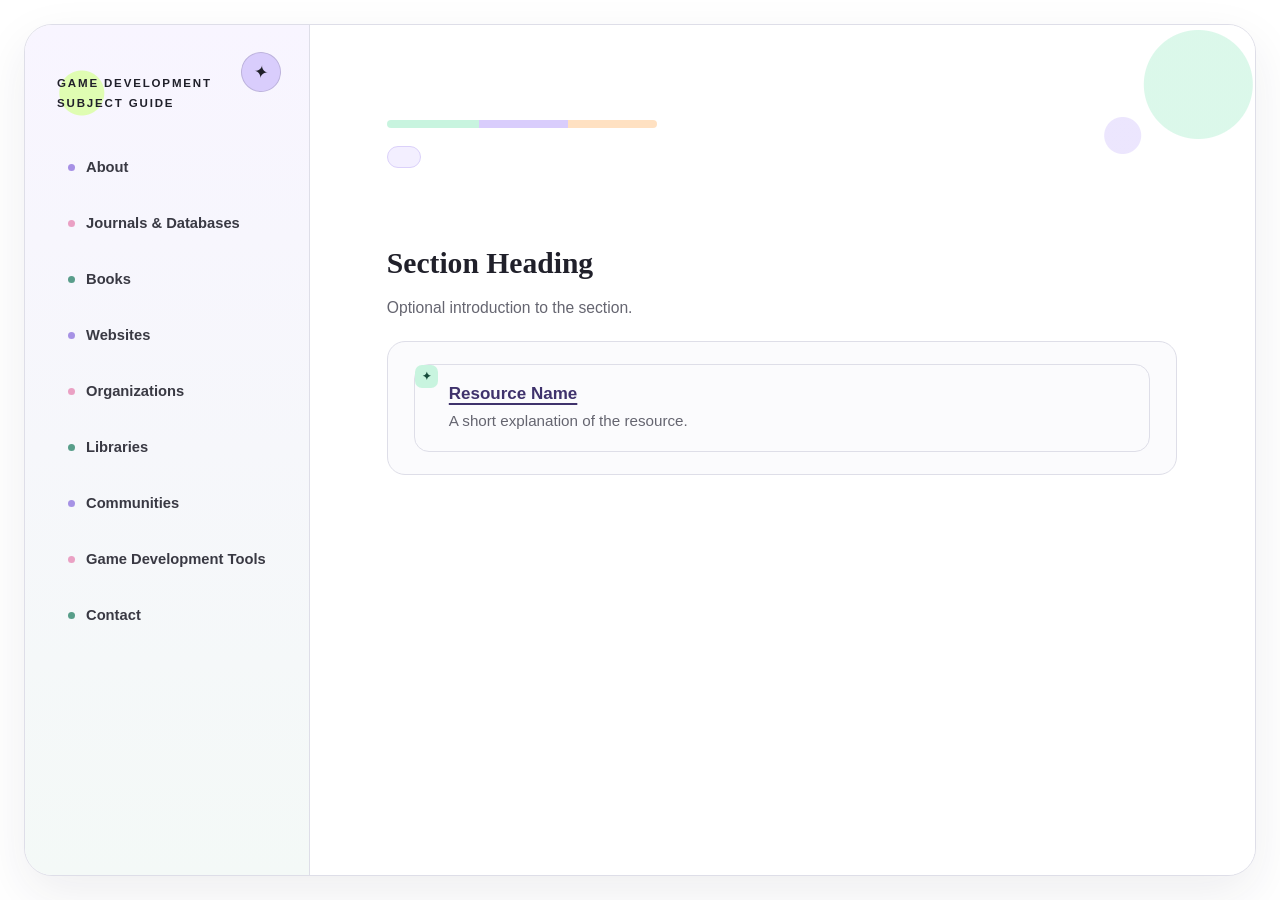
==== books.html @ 021a6754 "Create books.html" ====
<!DOCTYPE html>
<html lang="en">

<head>
    <meta charset="UTF-8">
    <meta name="viewport" content="width=device-width, initial-scale=1.0">
    <title>Game Development Subject Guide</title>
    <link rel="stylesheet" href="style.css">
</head>

<body>
    <div class="container">
        <div class="left">
            <nav>
                <ul>
                    <li><a href="index.html">About</a></li>
                    <li><a href="journals.html">Journals &amp; Databases</a></li>
                    <li><a href="books.html">Books</a></li>
                    <li><a href="websites.html">Websites</a></li>
                    <li><a href="organizations.html">Organizations</a></li>
                    <li><a href="libraries.html">Libraries</a></li>
                    <li><a href="communties.html">Communities</a></li>
                    <li><a href="gamedev.html">Game Development Tools</a></li>
                    <li><a href="contact.html">Contact</a></li>
                </ul>
            </nav>
        </div>

        <div class="right">
            <h2></h2>
            <p></p>
            <section aria-labelledby="unique-section-name">
    <h3 id="unique-section-name">Section Heading</h3>

    <p class="section-introduction">
        Optional introduction to the section.
    </p>

    <ul class="resource-list">
        <li>
            <a href="RESOURCE-URL"
               target="_blank"
               rel="noopener noreferrer">
                Resource Name
            </a>
            <span>A short explanation of the resource.</span>
        </li>
    </ul>
</section>
        </div>
    </div>
</body>

</html>
---- style.css ----
/* ---------- Design tokens ---------- */

:root {
    --ink: #20202a;
    --muted-ink: #656570;
    --line: #dedee8;

    --lavender: #d9cdfc;
    --lavender-light: #f3efff;
    --mint: #c8f4df;
    --mint-dark: #16785a;
    --lime: #d9ff9f;
    --peach: #ffe1c2;
    --pink: #ffd1e6;

    --sidebar-width: 285px;
    --page-width: 1260px;
    --radius-large: 28px;
    --radius-medium: 18px;
    --shadow: 0 18px 50px rgba(37, 34, 61, 0.08);
}

/* ---------- Reset and base styles ---------- */

* {
    box-sizing: border-box;
}

html {
    scroll-behavior: smooth;
}

body {
    margin: 0;
    min-height: 100vh;
    background: #ffffff;
    color: var(--ink);
    font-family:
        Inter,
        "Avenir Next",
        Avenir,
        "Segoe UI",
        Arial,
        sans-serif;
    font-size: 17px;
    line-height: 1.75;
}

a {
    color: inherit;
}

::selection {
    background: var(--lavender);
    color: var(--ink);
}

/* ---------- Main page layout ---------- */

.container {
    display: grid;
    grid-template-columns: var(--sidebar-width) minmax(0, 1fr);
    width: min(calc(100% - 48px), var(--page-width));
    min-height: calc(100vh - 48px);
    margin: 24px auto;
    overflow: hidden;
    background: #ffffff;
    border: 1px solid var(--line);
    border-radius: var(--radius-large);
    box-shadow: var(--shadow);
}

/* ---------- Left navigation ---------- */

.left {
    position: relative;
    padding: 38px 24px;
    background:
        radial-gradient(
            circle at 20% 8%,
            rgba(217, 255, 159, 0.8) 0 22px,
            transparent 23px
        ),
        linear-gradient(180deg, #f8f5ff 0%, #f4f9f7 100%);
    border-right: 1px solid var(--line);
}

/* Small academic-style label above the menu */
.left::before {
    content: "GAME DEVELOPMENT SUBJECT GUIDE";
    display: block;
    margin: 10px 8px 30px;
    color: var(--ink);
    font-size: 0.72rem;
    font-weight: 800;
    letter-spacing: 0.16em;
}

/* Decorative symbol */
.left::after {
    content: "✦";
    position: absolute;
    top: 27px;
    right: 28px;
    display: grid;
    width: 38px;
    height: 38px;
    place-items: center;
    background: var(--lavender);
    border: 1px solid rgba(32, 32, 42, 0.15);
    border-radius: 50%;
    font-size: 1.1rem;
    transform: rotate(8deg);
}

nav {
    position: sticky;
    top: 24px;
}

nav ul {
    display: grid;
    gap: 8px;
    padding: 0;
    margin: 0;
    list-style: none;
}

nav li {
    margin: 0;
}

nav a {
    position: relative;
    display: flex;
    align-items: center;
    min-height: 48px;
    padding: 11px 14px 11px 18px;
    border: 1px solid transparent;
    border-radius: 14px;
    color: #393943;
    font-size: 0.92rem;
    font-weight: 650;
    line-height: 1.25;
    text-decoration: none;
    transition:
        background-color 180ms ease,
        border-color 180ms ease,
        transform 180ms ease,
        box-shadow 180ms ease;
}

nav a::before {
    content: "";
    flex: 0 0 auto;
    width: 7px;
    height: 7px;
    margin-right: 11px;
    background: var(--mint-dark);
    border-radius: 50%;
    opacity: 0.7;
}

nav li:nth-child(3n + 1) a::before {
    background: #8566dc;
}

nav li:nth-child(3n + 2) a::before {
    background: #e57cad;
}

nav a:hover,
nav a:focus-visible {
    background: #ffffff;
    border-color: #cbc6dc;
    box-shadow: 0 8px 20px rgba(42, 35, 68, 0.08);
    outline: none;
    transform: translateX(4px);
}

nav a:active {
    transform: translateX(2px);
}

/* You can add class="active" to the current page link */
nav a.active {
    background: var(--ink);
    border-color: var(--ink);
    color: #ffffff;
}

nav a.active::before {
    background: var(--lime);
    opacity: 1;
}

/* ---------- Main article ---------- */

.right {
    position: relative;
    min-width: 0;
    padding: clamp(42px, 6vw, 82px);
    background:
        radial-gradient(
            circle at 94% 7%,
            rgba(200, 244, 223, 0.65) 0 54px,
            transparent 55px
        ),
        radial-gradient(
            circle at 86% 13%,
            rgba(217, 205, 252, 0.5) 0 18px,
            transparent 19px
        ),
        #ffffff;
}


/* ---------- Typography ---------- */

h2 {
    position: relative;
    margin: 56px 0 18px;
    color: var(--ink);
    font-family:
        Georgia,
        "Times New Roman",
        serif;
    font-size: clamp(1.5rem, 2.4vw, 2.05rem);
    font-weight: 500;
    letter-spacing: -0.025em;
    line-height: 1.18;
}

.right > h2:first-of-type {
    max-width: 900px;
    margin-top: 0;
    padding-bottom: 26px;
    font-family:
        Inter,
        "Avenir Next",
        "Segoe UI",
        Arial,
        sans-serif;
    font-size: clamp(1.9rem, 4vw, 3.25rem);
    font-weight: 650;
    letter-spacing: -0.045em;
    line-height: 1.05;
}

.right > h2:first-of-type::after {
    content: "";
    position: absolute;
    bottom: 0;
    left: 0;
    width: min(270px, 42%);
    height: 8px;
    background: linear-gradient(
        90deg,
        var(--mint) 0 34%,
        var(--lavender) 34% 67%,
        var(--peach) 67% 100%
    );
    border-radius: 999px;
}

.right > h2:not(:first-of-type) {
    padding-left: 23px;
}

.right > h2:not(:first-of-type)::before {
    content: "";
    position: absolute;
    top: 0.13em;
    left: 0;
    width: 8px;
    height: 0.8em;
    background: var(--lavender);
    border-radius: 999px;
}

.right > h2:nth-of-type(3)::before {
    background: var(--mint);
}

.right > h2:nth-of-type(4)::before {
    background: var(--peach);
}

p {
    max-width: 820px;
    margin: 0 0 20px;
    color: #454550;
}

.right > h2:first-of-type + p {
    display: inline-block;
    padding: 10px 16px;
    margin-bottom: 20px;
    background: var(--lavender-light);
    border: 1px solid #dbd1fa;
    border-radius: 12px;
    color: #3e3656;
    font-weight: 750;
}

/* ---------- Content lists ---------- */

.right ul {
    display: grid;
    gap: 10px;
    max-width: 790px;
    padding: 22px 26px;
    margin: 20px 0 28px;
    list-style: none;
    background: #fbfbfd;
    border: 1px solid var(--line);
    border-radius: var(--radius-medium);
}

.right ul li {
    position: relative;
    padding-left: 34px;
    color: #3e3e49;
}

.right ul li::before {
    content: "✦";
    position: absolute;
    top: 0;
    left: 0;
    display: grid;
    width: 23px;
    height: 23px;
    place-items: center;
    background: var(--mint);
    border-radius: 7px;
    color: #164d3c;
    font-size: 0.7rem;
    font-weight: 900;
}

.right ul li:nth-child(3n + 2)::before {
    background: var(--lavender);
    color: #4e3e7a;
}

.right ul li:nth-child(3n)::before {
    background: var(--peach);
    color: #755125;
}

/* ---------- Section separators ---------- */

.right > h2:not(:first-of-type) {
    border-top: 1px solid var(--line);
    padding-top: 48px;
}

.right > h2:not(:first-of-type)::before {
    top: calc(48px + 0.13em);
}

/* ---------- Keyboard accessibility ---------- */

a:focus-visible {
    outline: 3px solid rgba(115, 86, 205, 0.35);
    outline-offset: 3px;
}

/* ---------- Responsive layout ---------- */

@media (max-width: 900px) {
    .container {
        grid-template-columns: 1fr;
        width: min(calc(100% - 24px), 760px);
        margin: 12px auto;
        border-radius: 22px;
    }

    .left {
        padding: 24px;
        border-right: 0;
        border-bottom: 1px solid var(--line);
    }

    .left::before {
        margin: 4px 52px 22px 4px;
    }

    .left::after {
        top: 18px;
        right: 23px;
    }

    nav {
        position: static;
    }

    nav ul {
        display: flex;
        gap: 8px;
        padding-bottom: 4px;
        overflow-x: auto;
        scrollbar-width: thin;
    }

    nav li {
        flex: 0 0 auto;
    }

    nav a {
        min-height: 42px;
        padding: 9px 14px;
        background: rgba(255, 255, 255, 0.72);
        border-color: rgba(32, 32, 42, 0.1);
        border-radius: 999px;
        white-space: nowrap;
    }

    nav a::before {
        display: none;
    }

    nav a:hover,
    nav a:focus-visible {
        transform: translateY(-2px);
    }

    .right {
        padding: clamp(32px, 7vw, 54px);
    }

    .right > h2:first-of-type {
        font-size: clamp(2.5rem, 10vw, 4.3rem);
    }
}

@media (max-width: 560px) {
    body {
        font-size: 16px;
    }

    .container {
        width: 100%;
        min-height: 100vh;
        margin: 0;
        border: 0;
        border-radius: 0;
        box-shadow: none;
    }

    .left {
        padding: 20px 18px;
    }

    .right {
        padding: 34px 22px 54px;
    }

    .right::before {
        font-size: 0.62rem;
        letter-spacing: 0.08em;
    }

    .right > h2:first-of-type {
        font-size: clamp(2.25rem, 12vw, 3.5rem);
    }

    h2 {
        margin-top: 50px;
        font-size: 2rem;
    }

    .right ul {
        padding: 19px 17px;
    }
}

/* ---------- Reduced motion ---------- */

@media (prefers-reduced-motion: reduce) {
    html {
        scroll-behavior: auto;
    }

    nav a {
        transition: none;
    }
}
@media (max-width: 900px) {
    .right > h2:first-of-type {
        font-size: clamp(2rem, 7vw, 3.25rem);
    }
}

@media (max-width: 560px) {
    .right > h2:first-of-type {
        font-size: clamp(1.9rem, 9vw, 2.65rem);
    }

    h2 {
        margin-top: 44px;
        font-size: 1.7rem;
    }
}
/* Prevent text and layout from exceeding the viewport */
html,
body {
    width: 100%;
    max-width: 100%;
    overflow-x: hidden;
}

.container,
.left,
.right {
    min-width: 0;
    max-width: 100%;
}

.right h2,
.right p,
.right li {
    max-width: 100%;
    overflow-wrap: break-word;
    word-break: normal;
}

/* Switch to the compact layout sooner */
@media (max-width: 1100px) {
    .container {
        grid-template-columns: 1fr;
        width: calc(100% - 24px);
        margin: 12px auto;
    }

    .left {
        border-right: 0;
        border-bottom: 1px solid var(--line);
    }

    nav {
        position: static;
    }

    nav ul {
        display: flex;
        gap: 8px;
        width: 100%;
        padding-bottom: 8px;
        overflow-x: auto;
        overscroll-behavior-inline: contain;
    }

    nav li {
        flex: 0 0 auto;
    }

    nav a {
        min-height: 42px;
        padding: 9px 14px;
        white-space: nowrap;
    }

    .right {
        width: 100%;
        padding: clamp(32px, 6vw, 54px);
    }

    .right > h2:first-of-type {
        width: 100%;
        max-width: 100%;
        font-size: clamp(1.9rem, 6vw, 2.8rem);
        letter-spacing: -0.035em;
        line-height: 1.08;
        overflow-wrap: normal;
    }
}

@media (max-width: 560px) {
    .container {
        width: 100%;
        margin: 0;
        border: 0;
        border-radius: 0;
    }

    .left {
        padding: 20px 18px;
    }

    .right {
        padding: 30px 20px 50px;
    }

    .right > h2:first-of-type {
        font-size: clamp(1.75rem, 8vw, 2.2rem);
        letter-spacing: -0.025em;
        line-height: 1.12;
    }

    h2 {
        font-size: clamp(1.4rem, 6vw, 1.7rem);
        line-height: 1.2;
    }

    p {
        font-size: 1rem;
        line-height: 1.65;
    }

    .right > h2:first-of-type + p {
        display: block;
        width: 100%;
        padding: 14px 16px;
    }
}
.right section {
    max-width: 850px;
    margin-top: 48px;
}

.right h3 {
    margin: 0 0 18px;
    color: var(--ink);
    font-family: Georgia, "Times New Roman", serif;
    font-size: clamp(1.35rem, 2.4vw, 1.85rem);
    font-weight: 600;
    line-height: 1.2;
}

.resource-list {
    display: grid;
    gap: 14px;
    padding: 0;
    margin: 0;
    background: transparent;
    border: 0;
    list-style: none;
}

.resource-list li {
    display: grid;
    gap: 4px;
    padding: 18px 20px;
    background: #fbfbfd;
    border: 1px solid var(--line);
    border-radius: 15px;
}

.resource-list li::before {
    display: none;
}

.resource-list a {
    width: fit-content;
    color: #3f326c;
    font-weight: 750;
    line-height: 1.35;
    text-decoration-thickness: 2px;
    text-underline-offset: 4px;
}

.resource-list a:hover {
    color: #17131f;
}

.resource-list a:focus-visible {
    border-radius: 4px;
    outline: 3px solid rgba(115, 86, 205, 0.35);
    outline-offset: 4px;
}

.resource-list span {
    color: var(--muted-ink);
    font-size: 0.95rem;
    line-height: 1.5;
}

@media (max-width: 560px) {
    .right section {
        margin-top: 38px;
    }

    .resource-list li {
        padding: 16px;
    }
}
.section-introduction {
    max-width: 790px;
    margin: -4px 0 20px;
    color: var(--muted-ink);
    font-size: 0.98rem;
    line-height: 1.65;
}
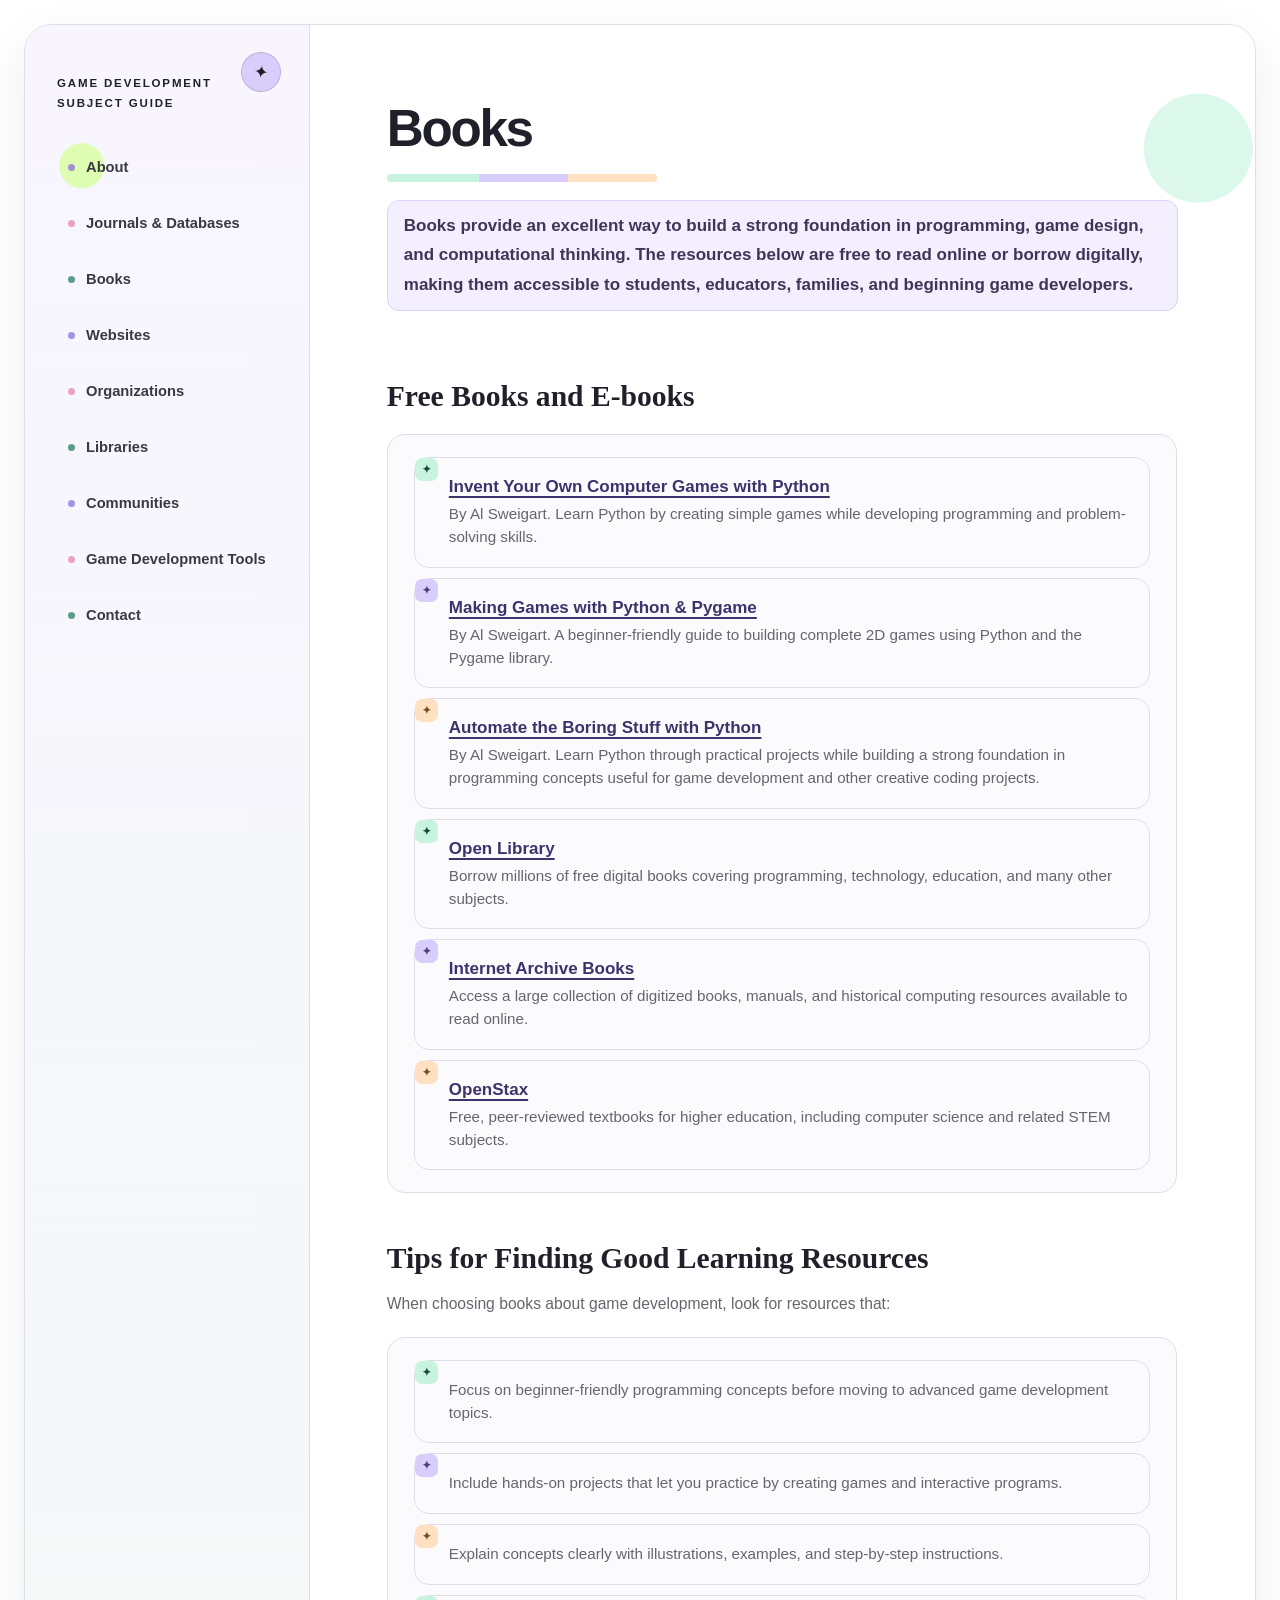
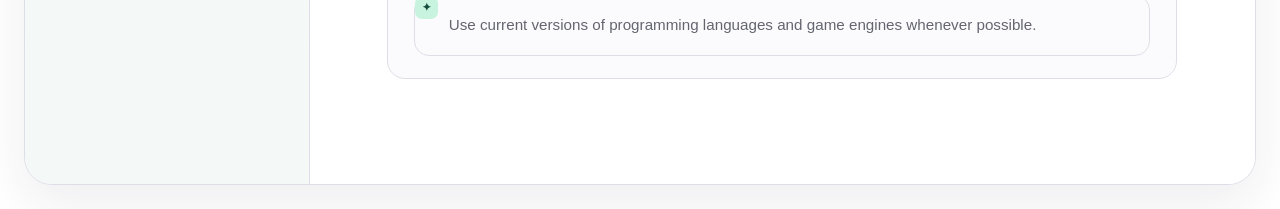
==== commit b64590cc: "Update books.html" ====
--- a/books.html
+++ b/books.html
@@ -19,7 +19,7 @@
                     <li><a href="websites.html">Websites</a></li>
                     <li><a href="organizations.html">Organizations</a></li>
                     <li><a href="libraries.html">Libraries</a></li>
-                    <li><a href="communties.html">Communities</a></li>
+                    <li><a href="communities.html">Communities</a></li>
                     <li><a href="gamedev.html">Game Development Tools</a></li>
                     <li><a href="contact.html">Contact</a></li>
                 </ul>
@@ -27,27 +27,132 @@
         </div>
 
         <div class="right">
-            <h2></h2>
-            <p></p>
-            <section aria-labelledby="unique-section-name">
-    <h3 id="unique-section-name">Section Heading</h3>
+    <h2>Books</h2>
 
-    <p class="section-introduction">
-        Optional introduction to the section.
+    <p>
+        Books provide an excellent way to build a strong foundation in programming,
+        game design, and computational thinking. The resources below are free to
+        read online or borrow digitally, making them accessible to students,
+        educators, families, and beginning game developers.
     </p>
 
-    <ul class="resource-list">
-        <li>
-            <a href="RESOURCE-URL"
-               target="_blank"
-               rel="noopener noreferrer">
-                Resource Name
-            </a>
-            <span>A short explanation of the resource.</span>
-        </li>
-    </ul>
-</section>
-        </div>
+    <section aria-labelledby="free-books">
+        <h3 id="free-books">Free Books and E-books</h3>
+
+        <ul class="resource-list">
+            <li>
+                <a href="https://inventwithpython.com/invent4thed/"
+                   target="_blank"
+                   rel="noopener noreferrer">
+                    Invent Your Own Computer Games with Python
+                </a>
+                <span>
+                    By Al Sweigart. Learn Python by creating simple games while
+                    developing programming and problem-solving skills.
+                </span>
+            </li>
+
+            <li>
+                <a href="https://inventwithpython.com/pygame/"
+                   target="_blank"
+                   rel="noopener noreferrer">
+                    Making Games with Python &amp; Pygame
+                </a>
+                <span>
+                    By Al Sweigart. A beginner-friendly guide to building complete
+                    2D games using Python and the Pygame library.
+                </span>
+            </li>
+
+            <li>
+    <a href="https://automatetheboringstuff.com/"
+       target="_blank"
+       rel="noopener noreferrer">
+        Automate the Boring Stuff with Python
+    </a>
+    <span>
+        By Al Sweigart. Learn Python through practical projects while
+        building a strong foundation in programming concepts useful for
+        game development and other creative coding projects.
+    </span>
+</li>
+
+            <li>
+                <a href="https://openlibrary.org/"
+                   target="_blank"
+                   rel="noopener noreferrer">
+                    Open Library
+                </a>
+                <span>
+                    Borrow millions of free digital books covering programming,
+                    technology, education, and many other subjects.
+                </span>
+            </li>
+
+            <li>
+                <a href="https://archive.org/details/books"
+                   target="_blank"
+                   rel="noopener noreferrer">
+                    Internet Archive Books
+                </a>
+                <span>
+                    Access a large collection of digitized books, manuals, and
+                    historical computing resources available to read online.
+                </span>
+            </li>
+
+            <li>
+                <a href="https://openstax.org/subjects"
+                   target="_blank"
+                   rel="noopener noreferrer">
+                    OpenStax
+                </a>
+                <span>
+                    Free, peer-reviewed textbooks for higher education, including
+                    computer science and related STEM subjects.
+                </span>
+            </li>
+        </ul>
+    </section>
+
+    <section aria-labelledby="finding-books">
+        <h3 id="finding-books">Tips for Finding Good Learning Resources</h3>
+
+        <p class="section-introduction">
+            When choosing books about game development, look for resources that:
+        </p>
+
+        <ul class="resource-list">
+            <li>
+                <span>
+                    Focus on beginner-friendly programming concepts before moving
+                    to advanced game development topics.
+                </span>
+            </li>
+
+            <li>
+                <span>
+                    Include hands-on projects that let you practice by creating
+                    games and interactive programs.
+                </span>
+            </li>
+
+            <li>
+                <span>
+                    Explain concepts clearly with illustrations, examples, and
+                    step-by-step instructions.
+                </span>
+            </li>
+
+            <li>
+                <span>
+                    Use current versions of programming languages and game engines
+                    whenever possible.
+                </span>
+            </li>
+        </ul>
+    </section>
+</div>
     </div>
 </body>
 
--- a/style.css
+++ b/style.css
@@ -1,18 +1,14 @@
-/* ---------- Design tokens ---------- */
-
+/* design tokens */
 :root {
     --ink: #20202a;
     --muted-ink: #656570;
     --line: #dedee8;
-
     --lavender: #d9cdfc;
     --lavender-light: #f3efff;
     --mint: #c8f4df;
     --mint-dark: #16785a;
     --lime: #d9ff9f;
     --peach: #ffe1c2;
-    --pink: #ffd1e6;
-
     --sidebar-width: 285px;
     --page-width: 1260px;
     --radius-large: 28px;
@@ -20,19 +16,24 @@
     --shadow: 0 18px 50px rgba(37, 34, 61, 0.08);
 }
 
-/* ---------- Reset and base styles ---------- */
-
+/* base styling */
 * {
     box-sizing: border-box;
 }
 
 html {
+    width: 100%;
+    max-width: 100%;
+    overflow-x: hidden;
     scroll-behavior: smooth;
 }
 
 body {
+    width: 100%;
+    max-width: 100%;
+    min-height: 100vh;
     margin: 0;
-    min-height: 100vh;
+    overflow-x: hidden;
     background: #ffffff;
     color: var(--ink);
     font-family:
@@ -46,21 +47,28 @@
     line-height: 1.75;
 }
 
-a {
-    color: inherit;
-}
-
 ::selection {
     background: var(--lavender);
     color: var(--ink);
 }
 
-/* ---------- Main page layout ---------- */
-
+/* link styling */
+a {
+    color: inherit;
+}
+
+a:focus-visible {
+    outline: 3px solid rgba(115, 86, 205, 0.35);
+    outline-offset: 3px;
+}
+
+/* page layout */
 .container {
     display: grid;
     grid-template-columns: var(--sidebar-width) minmax(0, 1fr);
     width: min(calc(100% - 48px), var(--page-width));
+    max-width: 100%;
+    min-width: 0;
     min-height: calc(100vh - 48px);
     margin: 24px auto;
     overflow: hidden;
@@ -70,10 +78,11 @@
     box-shadow: var(--shadow);
 }
 
-/* ---------- Left navigation ---------- */
-
+/* left styling */
 .left {
     position: relative;
+    max-width: 100%;
+    min-width: 0;
     padding: 38px 24px;
     background:
         radial-gradient(
@@ -85,7 +94,7 @@
     border-right: 1px solid var(--line);
 }
 
-/* Small academic-style label above the menu */
+/* guide label */
 .left::before {
     content: "GAME DEVELOPMENT SUBJECT GUIDE";
     display: block;
@@ -96,7 +105,7 @@
     letter-spacing: 0.16em;
 }
 
-/* Decorative symbol */
+/* decorative symbol */
 .left::after {
     content: "✦";
     position: absolute;
@@ -113,6 +122,7 @@
     transform: rotate(8deg);
 }
 
+/* nav bar */
 nav {
     position: sticky;
     top: 24px;
@@ -124,10 +134,6 @@
     padding: 0;
     margin: 0;
     list-style: none;
-}
-
-nav li {
-    margin: 0;
 }
 
 nav a {
@@ -182,7 +188,7 @@
     transform: translateX(2px);
 }
 
-/* You can add class="active" to the current page link */
+/* active link */
 nav a.active {
     background: var(--ink);
     border-color: var(--ink);
@@ -194,10 +200,11 @@
     opacity: 1;
 }
 
-/* ---------- Main article ---------- */
-
+/* right styling */
 .right {
     position: relative;
+    width: 100%;
+    max-width: 100%;
     min-width: 0;
     padding: clamp(42px, 6vw, 82px);
     background:
@@ -214,17 +221,12 @@
         #ffffff;
 }
 
-
-/* ---------- Typography ---------- */
-
+/* heading styling */
 h2 {
     position: relative;
     margin: 56px 0 18px;
     color: var(--ink);
-    font-family:
-        Georgia,
-        "Times New Roman",
-        serif;
+    font-family: Georgia, "Times New Roman", serif;
     font-size: clamp(1.5rem, 2.4vw, 2.05rem);
     font-weight: 500;
     letter-spacing: -0.025em;
@@ -232,6 +234,7 @@
 }
 
 .right > h2:first-of-type {
+    width: 100%;
     max-width: 900px;
     margin-top: 0;
     padding-bottom: 26px;
@@ -264,13 +267,15 @@
 }
 
 .right > h2:not(:first-of-type) {
+    padding-top: 48px;
     padding-left: 23px;
+    border-top: 1px solid var(--line);
 }
 
 .right > h2:not(:first-of-type)::before {
     content: "";
     position: absolute;
-    top: 0.13em;
+    top: calc(48px + 0.13em);
     left: 0;
     width: 8px;
     height: 0.8em;
@@ -286,6 +291,14 @@
     background: var(--peach);
 }
 
+.right h2,
+.right p,
+.right li {
+    max-width: 100%;
+    overflow-wrap: break-word;
+}
+
+/* paragraph styling */
 p {
     max-width: 820px;
     margin: 0 0 20px;
@@ -303,8 +316,7 @@
     font-weight: 750;
 }
 
-/* ---------- Content lists ---------- */
-
+/* content list */
 .right ul {
     display: grid;
     gap: 10px;
@@ -349,272 +361,7 @@
     color: #755125;
 }
 
-/* ---------- Section separators ---------- */
-
-.right > h2:not(:first-of-type) {
-    border-top: 1px solid var(--line);
-    padding-top: 48px;
-}
-
-.right > h2:not(:first-of-type)::before {
-    top: calc(48px + 0.13em);
-}
-
-/* ---------- Keyboard accessibility ---------- */
-
-a:focus-visible {
-    outline: 3px solid rgba(115, 86, 205, 0.35);
-    outline-offset: 3px;
-}
-
-/* ---------- Responsive layout ---------- */
-
-@media (max-width: 900px) {
-    .container {
-        grid-template-columns: 1fr;
-        width: min(calc(100% - 24px), 760px);
-        margin: 12px auto;
-        border-radius: 22px;
-    }
-
-    .left {
-        padding: 24px;
-        border-right: 0;
-        border-bottom: 1px solid var(--line);
-    }
-
-    .left::before {
-        margin: 4px 52px 22px 4px;
-    }
-
-    .left::after {
-        top: 18px;
-        right: 23px;
-    }
-
-    nav {
-        position: static;
-    }
-
-    nav ul {
-        display: flex;
-        gap: 8px;
-        padding-bottom: 4px;
-        overflow-x: auto;
-        scrollbar-width: thin;
-    }
-
-    nav li {
-        flex: 0 0 auto;
-    }
-
-    nav a {
-        min-height: 42px;
-        padding: 9px 14px;
-        background: rgba(255, 255, 255, 0.72);
-        border-color: rgba(32, 32, 42, 0.1);
-        border-radius: 999px;
-        white-space: nowrap;
-    }
-
-    nav a::before {
-        display: none;
-    }
-
-    nav a:hover,
-    nav a:focus-visible {
-        transform: translateY(-2px);
-    }
-
-    .right {
-        padding: clamp(32px, 7vw, 54px);
-    }
-
-    .right > h2:first-of-type {
-        font-size: clamp(2.5rem, 10vw, 4.3rem);
-    }
-}
-
-@media (max-width: 560px) {
-    body {
-        font-size: 16px;
-    }
-
-    .container {
-        width: 100%;
-        min-height: 100vh;
-        margin: 0;
-        border: 0;
-        border-radius: 0;
-        box-shadow: none;
-    }
-
-    .left {
-        padding: 20px 18px;
-    }
-
-    .right {
-        padding: 34px 22px 54px;
-    }
-
-    .right::before {
-        font-size: 0.62rem;
-        letter-spacing: 0.08em;
-    }
-
-    .right > h2:first-of-type {
-        font-size: clamp(2.25rem, 12vw, 3.5rem);
-    }
-
-    h2 {
-        margin-top: 50px;
-        font-size: 2rem;
-    }
-
-    .right ul {
-        padding: 19px 17px;
-    }
-}
-
-/* ---------- Reduced motion ---------- */
-
-@media (prefers-reduced-motion: reduce) {
-    html {
-        scroll-behavior: auto;
-    }
-
-    nav a {
-        transition: none;
-    }
-}
-@media (max-width: 900px) {
-    .right > h2:first-of-type {
-        font-size: clamp(2rem, 7vw, 3.25rem);
-    }
-}
-
-@media (max-width: 560px) {
-    .right > h2:first-of-type {
-        font-size: clamp(1.9rem, 9vw, 2.65rem);
-    }
-
-    h2 {
-        margin-top: 44px;
-        font-size: 1.7rem;
-    }
-}
-/* Prevent text and layout from exceeding the viewport */
-html,
-body {
-    width: 100%;
-    max-width: 100%;
-    overflow-x: hidden;
-}
-
-.container,
-.left,
-.right {
-    min-width: 0;
-    max-width: 100%;
-}
-
-.right h2,
-.right p,
-.right li {
-    max-width: 100%;
-    overflow-wrap: break-word;
-    word-break: normal;
-}
-
-/* Switch to the compact layout sooner */
-@media (max-width: 1100px) {
-    .container {
-        grid-template-columns: 1fr;
-        width: calc(100% - 24px);
-        margin: 12px auto;
-    }
-
-    .left {
-        border-right: 0;
-        border-bottom: 1px solid var(--line);
-    }
-
-    nav {
-        position: static;
-    }
-
-    nav ul {
-        display: flex;
-        gap: 8px;
-        width: 100%;
-        padding-bottom: 8px;
-        overflow-x: auto;
-        overscroll-behavior-inline: contain;
-    }
-
-    nav li {
-        flex: 0 0 auto;
-    }
-
-    nav a {
-        min-height: 42px;
-        padding: 9px 14px;
-        white-space: nowrap;
-    }
-
-    .right {
-        width: 100%;
-        padding: clamp(32px, 6vw, 54px);
-    }
-
-    .right > h2:first-of-type {
-        width: 100%;
-        max-width: 100%;
-        font-size: clamp(1.9rem, 6vw, 2.8rem);
-        letter-spacing: -0.035em;
-        line-height: 1.08;
-        overflow-wrap: normal;
-    }
-}
-
-@media (max-width: 560px) {
-    .container {
-        width: 100%;
-        margin: 0;
-        border: 0;
-        border-radius: 0;
-    }
-
-    .left {
-        padding: 20px 18px;
-    }
-
-    .right {
-        padding: 30px 20px 50px;
-    }
-
-    .right > h2:first-of-type {
-        font-size: clamp(1.75rem, 8vw, 2.2rem);
-        letter-spacing: -0.025em;
-        line-height: 1.12;
-    }
-
-    h2 {
-        font-size: clamp(1.4rem, 6vw, 1.7rem);
-        line-height: 1.2;
-    }
-
-    p {
-        font-size: 1rem;
-        line-height: 1.65;
-    }
-
-    .right > h2:first-of-type + p {
-        display: block;
-        width: 100%;
-        padding: 14px 16px;
-    }
-}
+/* resource section */
 .right section {
     max-width: 850px;
     margin-top: 48px;
@@ -629,6 +376,15 @@
     line-height: 1.2;
 }
 
+.section-introduction {
+    max-width: 790px;
+    margin: -4px 0 20px;
+    color: var(--muted-ink);
+    font-size: 0.98rem;
+    line-height: 1.65;
+}
+
+/* resource list */
 .resource-list {
     display: grid;
     gap: 14px;
@@ -677,7 +433,195 @@
     line-height: 1.5;
 }
 
+/* search bar */
+.search-container {
+    display: flex;
+    align-items: center;
+    width: 100%;
+    max-width: 500px;
+    margin: 1.5rem auto;
+    overflow: hidden;
+    background: #fffdf8;
+    border: 2px solid #d6d0c4;
+    border-radius: 999px;
+    box-shadow: 0 2px 6px rgba(0, 0, 0, 0.05);
+    transition:
+        border-color 0.3s ease,
+        box-shadow 0.3s ease;
+}
+
+/* search input */
+.search-input {
+    flex: 1;
+    padding: 0.85rem 1.25rem;
+    background: transparent;
+    border: 0;
+    outline: 0;
+    color: #3e3a35;
+    font-family: inherit;
+    font-size: 1rem;
+}
+
+.search-input::placeholder {
+    color: #8a8479;
+}
+
+/* search clear button */
+.search-input::-webkit-search-cancel-button {
+    position: relative;
+    right: 5px;
+    cursor: pointer;
+}
+
+/* search button */
+.search-button {
+    display: flex;
+    align-items: center;
+    justify-content: center;
+    padding: 0 1.25rem;
+    background: transparent;
+    border: 0;
+    color: #6d7a5c;
+    cursor: pointer;
+    transition:
+        color 0.25s ease,
+        transform 0.2s ease;
+}
+
+.search-button:hover {
+    color: #516046;
+    transform: scale(1.05);
+}
+
+/* search focus */
+.search-container:focus-within {
+    border-color: #7d8f6a;
+    box-shadow: 0 0 0 4px rgba(125, 143, 106, 0.2);
+}
+
+/* media query */
+@media (max-width: 1100px) {
+    .container {
+        grid-template-columns: 1fr;
+        width: calc(100% - 24px);
+        margin: 12px auto;
+        border-radius: 22px;
+    }
+
+    .left {
+        padding: 24px;
+        border-right: 0;
+        border-bottom: 1px solid var(--line);
+    }
+
+    .left::before {
+        margin: 4px 52px 22px 4px;
+    }
+
+    .left::after {
+        top: 18px;
+        right: 23px;
+    }
+
+    nav {
+        position: static;
+    }
+
+    nav ul {
+        display: flex;
+        gap: 8px;
+        width: 100%;
+        padding-bottom: 8px;
+        overflow-x: auto;
+        overscroll-behavior-inline: contain;
+        scrollbar-width: thin;
+    }
+
+    nav li {
+        flex: 0 0 auto;
+    }
+
+    nav a {
+        min-height: 42px;
+        padding: 9px 14px;
+        background: rgba(255, 255, 255, 0.72);
+        border-color: rgba(32, 32, 42, 0.1);
+        border-radius: 999px;
+        white-space: nowrap;
+    }
+
+    nav a::before {
+        display: none;
+    }
+
+    nav a:hover,
+    nav a:focus-visible {
+        transform: translateY(-2px);
+    }
+
+    .right {
+        padding: clamp(32px, 6vw, 54px);
+    }
+
+    .right > h2:first-of-type {
+        max-width: 100%;
+        font-size: clamp(1.9rem, 6vw, 2.8rem);
+        letter-spacing: -0.035em;
+        line-height: 1.08;
+        overflow-wrap: normal;
+    }
+}
+
+/* media query */
 @media (max-width: 560px) {
+    body {
+        font-size: 16px;
+    }
+
+    .container {
+        width: 100%;
+        min-height: 100vh;
+        margin: 0;
+        border: 0;
+        border-radius: 0;
+        box-shadow: none;
+    }
+
+    .left {
+        padding: 20px 18px;
+    }
+
+    .right {
+        padding: 30px 20px 50px;
+    }
+
+    .right > h2:first-of-type {
+        font-size: clamp(1.75rem, 8vw, 2.2rem);
+        letter-spacing: -0.025em;
+        line-height: 1.12;
+    }
+
+    h2 {
+        margin-top: 44px;
+        font-size: clamp(1.4rem, 6vw, 1.7rem);
+        line-height: 1.2;
+    }
+
+    p {
+        font-size: 1rem;
+        line-height: 1.65;
+    }
+
+    .right > h2:first-of-type + p {
+        display: block;
+        width: 100%;
+        padding: 14px 16px;
+    }
+
+    .right ul {
+        padding: 19px 17px;
+    }
+
     .right section {
         margin-top: 38px;
     }
@@ -686,10 +630,14 @@
         padding: 16px;
     }
 }
-.section-introduction {
-    max-width: 790px;
-    margin: -4px 0 20px;
-    color: var(--muted-ink);
-    font-size: 0.98rem;
-    line-height: 1.65;
-}
+
+/* reduced motion */
+@media (prefers-reduced-motion: reduce) {
+    html {
+        scroll-behavior: auto;
+    }
+
+    nav a {
+        transition: none;
+    }
+}
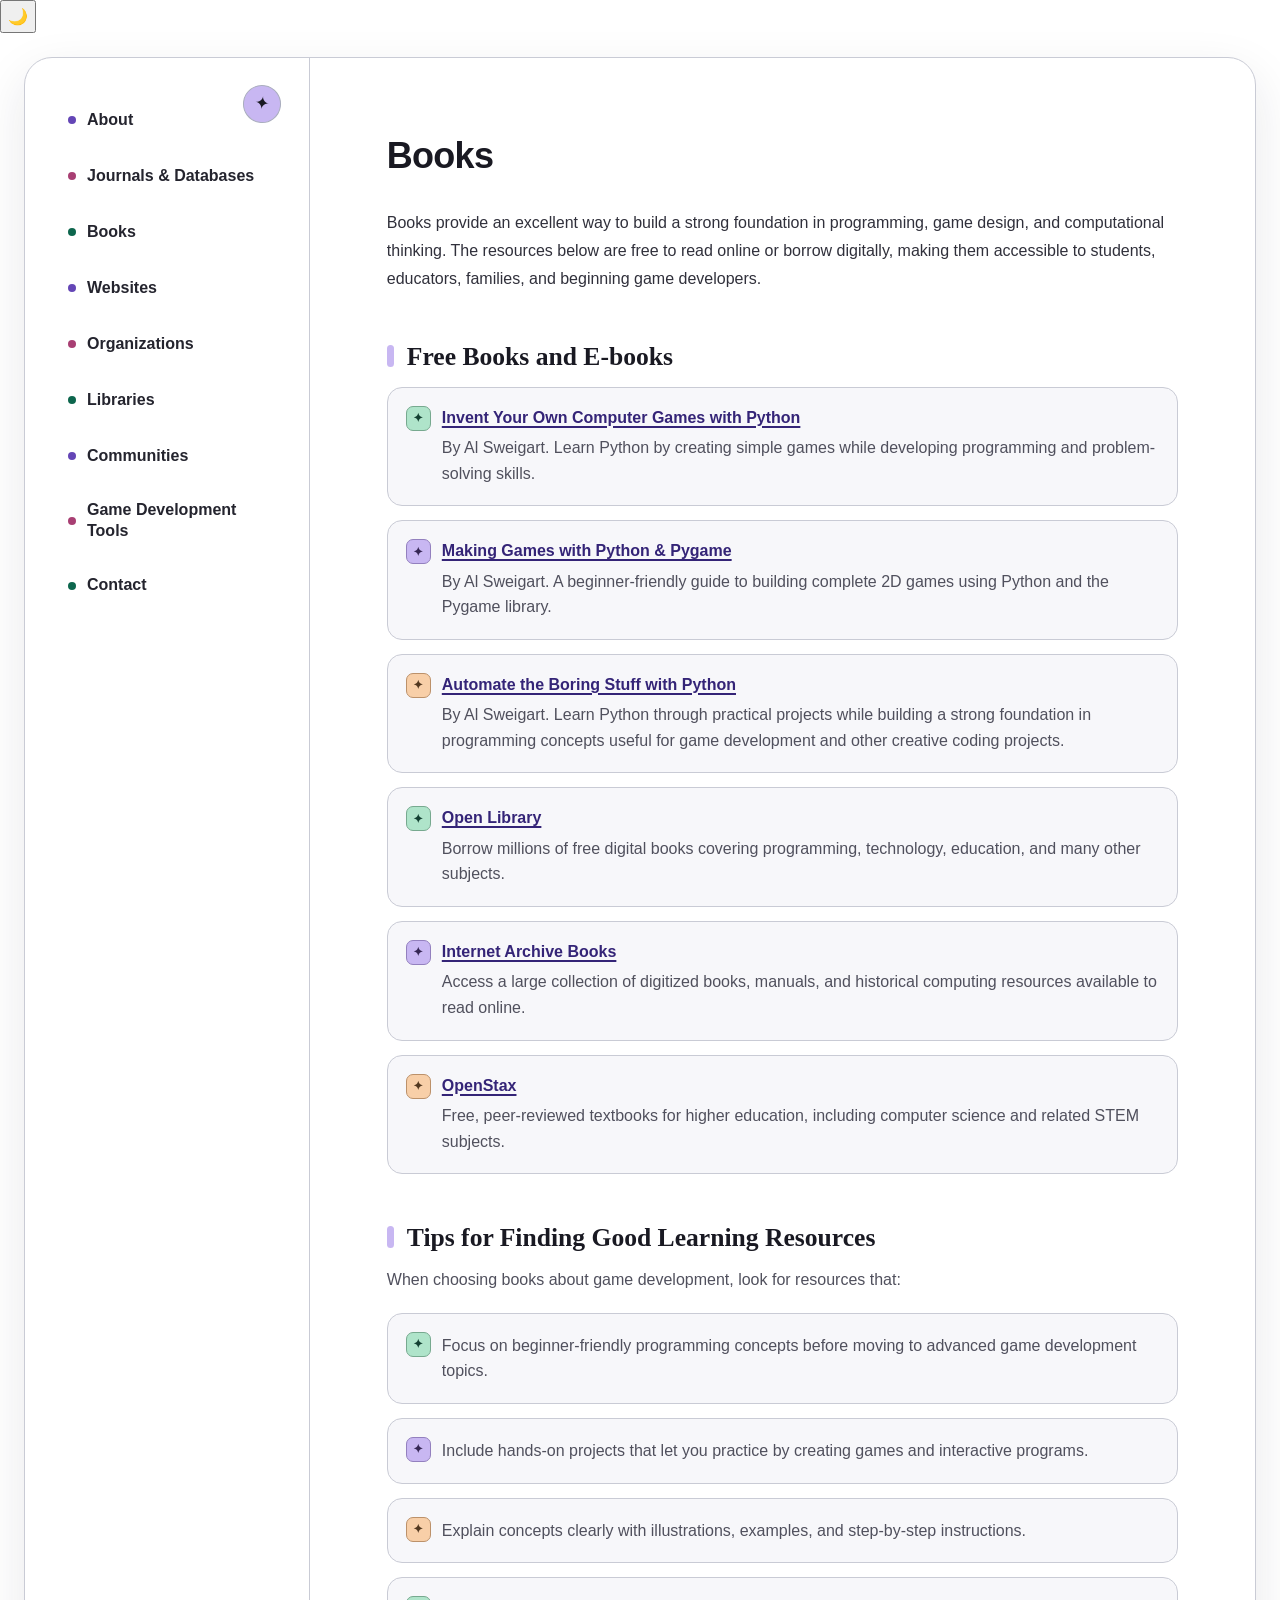
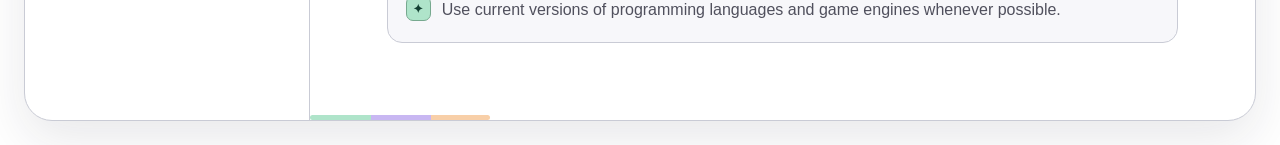
==== commit a5058243: "Update books.html" ====
--- a/books.html
+++ b/books.html
@@ -9,6 +9,10 @@
 </head>
 
 <body>
+        <button id="theme-toggle"
+        aria-label="Toggle dark mode">
+    🌙
+</button>
     <div class="container">
         <div class="left">
             <nav>
--- a/style.css
+++ b/style.css
@@ -1,30 +1,52 @@
-/* design tokens */
+
+
+/* Design tokens  */
+
 :root {
-    --ink: #20202a;
-    --muted-ink: #656570;
-    --line: #dedee8;
-    --lavender: #d9cdfc;
-    --lavender-light: #f3efff;
-    --mint: #c8f4df;
-    --mint-dark: #16785a;
-    --lime: #d9ff9f;
-    --peach: #ffe1c2;
+    --ink: #191922;
+    --body-text: #30303b;
+    --muted-ink: #50505d;
+
+    --link: #342477;
+    --link-hover: #171126;
+    --link-visited: #593874;
+
+    --line: #c9cbd5;
+    --line-strong: #aaaebe;
+
+    --lavender: #c8b7f2;
+    --lavender-light: #eee9fc;
+    --mint: #afe4ca;
+    --mint-dark: #0d664d;
+    --lime: #c6eb78;
+    --peach: #f8cfa8;
+    --pink: #efbad3;
+
+    --card-background: #f7f7fa;
+    --sidebar-background: #f4f1fb;
+    --focus: #174ea6;
+
     --sidebar-width: 285px;
     --page-width: 1260px;
+
     --radius-large: 28px;
     --radius-medium: 18px;
-    --shadow: 0 18px 50px rgba(37, 34, 61, 0.08);
-}
-
-/* base styling */
-* {
+    --radius-small: 12px;
+
+    --shadow: 0 18px 50px rgba(29, 26, 48, 0.1);
+}
+
+/* Reset */
+
+*,
+*::before,
+*::after {
     box-sizing: border-box;
 }
 
 html {
     width: 100%;
     max-width: 100%;
-    overflow-x: hidden;
     scroll-behavior: smooth;
 }
 
@@ -34,8 +56,10 @@
     min-height: 100vh;
     margin: 0;
     overflow-x: hidden;
+
     background: #ffffff;
-    color: var(--ink);
+    color: var(--body-text);
+
     font-family:
         Inter,
         "Avenir Next",
@@ -43,8 +67,23 @@
         "Segoe UI",
         Arial,
         sans-serif;
-    font-size: 17px;
-    line-height: 1.75;
+    font-size: 16px;
+    line-height: 1.7;
+}
+
+img,
+svg,
+video,
+iframe {
+    max-width: 100%;
+    height: auto;
+}
+
+button,
+input,
+select,
+textarea {
+    font: inherit;
 }
 
 ::selection {
@@ -52,25 +91,38 @@
     color: var(--ink);
 }
 
-/* link styling */
-a {
-    color: inherit;
-}
-
-a:focus-visible {
-    outline: 3px solid rgba(115, 86, 205, 0.35);
-    outline-offset: 3px;
-}
-
-/* page layout */
+.skip-link {
+    position: fixed;
+    top: 12px;
+    left: 12px;
+    z-index: 1000;
+
+    padding: 12px 18px;
+    background: var(--ink);
+    border: 3px solid #ffffff;
+    border-radius: 8px;
+    color: #ffffff;
+
+    font-weight: 750;
+    text-decoration: none;
+
+    transform: translateY(-180%);
+}
+
+.skip-link:focus {
+    transform: translateY(0);
+}
+
+/* Page layout  */
+
 .container {
     display: grid;
     grid-template-columns: var(--sidebar-width) minmax(0, 1fr);
+
     width: min(calc(100% - 48px), var(--page-width));
-    max-width: 100%;
-    min-width: 0;
     min-height: calc(100vh - 48px);
     margin: 24px auto;
+
     overflow: hidden;
     background: #ffffff;
     border: 1px solid var(--line);
@@ -78,51 +130,45 @@
     box-shadow: var(--shadow);
 }
 
-/* left styling */
+.container,
+.left,
+.right {
+    min-width: 0;
+    max-width: 100%;
+}
+
+/* Sidebar */
+
 .left {
     position: relative;
-    max-width: 100%;
-    min-width: 0;
     padding: 38px 24px;
+
     background:
-        radial-gradient(
-            circle at 20% 8%,
-            rgba(217, 255, 159, 0.8) 0 22px,
-            transparent 23px
-        ),
-        linear-gradient(180deg, #f8f5ff 0%, #f4f9f7 100%);
+        ;
+
     border-right: 1px solid var(--line);
 }
 
-/* guide label */
-.left::before {
-    content: "GAME DEVELOPMENT SUBJECT GUIDE";
-    display: block;
-    margin: 10px 8px 30px;
-    color: var(--ink);
-    font-size: 0.72rem;
-    font-weight: 800;
-    letter-spacing: 0.16em;
-}
-
-/* decorative symbol */
 .left::after {
     content: "✦";
     position: absolute;
     top: 27px;
     right: 28px;
+
     display: grid;
     width: 38px;
     height: 38px;
     place-items: center;
+
     background: var(--lavender);
-    border: 1px solid rgba(32, 32, 42, 0.15);
+    border: 1px solid var(--line-strong);
     border-radius: 50%;
+    color: var(--ink);
+
     font-size: 1.1rem;
     transform: rotate(8deg);
 }
 
-/* nav bar */
 nav {
     position: sticky;
     top: 24px;
@@ -131,24 +177,34 @@
 nav ul {
     display: grid;
     gap: 8px;
+
     padding: 0;
     margin: 0;
     list-style: none;
+}
+
+nav li {
+    margin: 0;
 }
 
 nav a {
     position: relative;
     display: flex;
     align-items: center;
+
     min-height: 48px;
     padding: 11px 14px 11px 18px;
+
+    background: transparent;
     border: 1px solid transparent;
     border-radius: 14px;
-    color: #393943;
-    font-size: 0.92rem;
-    font-weight: 650;
-    line-height: 1.25;
+    color: #24242e;
+
+    font-size: 1rem;
+    font-weight: 680;
+    line-height: 1.3;
     text-decoration: none;
+
     transition:
         background-color 180ms ease,
         border-color 180ms ease,
@@ -159,353 +215,365 @@
 nav a::before {
     content: "";
     flex: 0 0 auto;
-    width: 7px;
-    height: 7px;
+
+    width: 8px;
+    height: 8px;
     margin-right: 11px;
+
     background: var(--mint-dark);
     border-radius: 50%;
-    opacity: 0.7;
 }
 
 nav li:nth-child(3n + 1) a::before {
-    background: #8566dc;
+    background: #6446b6;
 }
 
 nav li:nth-child(3n + 2) a::before {
-    background: #e57cad;
-}
-
-nav a:hover,
-nav a:focus-visible {
+    background: #a83f73;
+}
+
+nav a:hover {
     background: #ffffff;
-    border-color: #cbc6dc;
-    box-shadow: 0 8px 20px rgba(42, 35, 68, 0.08);
-    outline: none;
+    border-color: var(--line-strong);
+    color: #111118;
+    box-shadow: 0 8px 20px rgba(42, 35, 68, 0.1);
     transform: translateX(4px);
 }
 
-nav a:active {
-    transform: translateX(2px);
-}
-
-/* active link */
+nav a[aria-current="page"],
 nav a.active {
     background: var(--ink);
     border-color: var(--ink);
     color: #ffffff;
 }
 
+nav a[aria-current="page"]::before,
 nav a.active::before {
     background: var(--lime);
-    opacity: 1;
-}
-
-/* right styling */
+}
+
+/* Main content */
+
 .right {
     position: relative;
     width: 100%;
-    max-width: 100%;
-    min-width: 0;
     padding: clamp(42px, 6vw, 82px);
+
     background:
-        radial-gradient(
-            circle at 94% 7%,
-            rgba(200, 244, 223, 0.65) 0 54px,
-            transparent 55px
-        ),
-        radial-gradient(
-            circle at 86% 13%,
-            rgba(217, 205, 252, 0.5) 0 18px,
-            transparent 19px
-        ),
+        ,
         #ffffff;
 }
-
-/* heading styling */
+/* Heading hierarchy */
+
+h1 {
+    max-width: 900px;
+    margin: 0 0 24px;
+    color: var(--ink);
+
+    font-size: clamp(2rem, 4vw, 3.25rem);
+    font-weight: 750;
+    letter-spacing: -0.04em;
+    line-height: 1.08;
+}
+
+/* guide-level section heading */
 h2 {
+    max-width: 850px;
+    margin: 0 0 22px;
+    color: var(--ink);
+
+    font-size: clamp(1.75rem, 3.2vw, 2.65rem);
+    font-weight: 720;
+    letter-spacing: -0.03em;
+    line-height: 1.14;
+}
+
+h3 {
     position: relative;
-    margin: 56px 0 18px;
+    max-width: 860px;
+
+    margin: 52px 0 18px;
+    padding-left: 20px;
+
     color: var(--ink);
     font-family: Georgia, "Times New Roman", serif;
-    font-size: clamp(1.5rem, 2.4vw, 2.05rem);
-    font-weight: 500;
-    letter-spacing: -0.025em;
-    line-height: 1.18;
-}
-
-.right > h2:first-of-type {
-    width: 100%;
-    max-width: 900px;
+    font-size: clamp(1.45rem, 2.5vw, 2rem);
+    font-weight: 650;
+    line-height: 1.25;
+}
+
+h3::before {
+    content: "";
+    position: absolute;
+    top: 0.15em;
+    left: 0;
+
+    width: 7px;
+    height: 0.85em;
+
+    background: var(--lavender);
+    border-radius: 999px;
+}
+
+h4 {
+    max-width: 850px;
+    margin: 38px 0 14px;
+
+    color: var(--ink);
+    font-size: clamp(1.2rem, 2vw, 1.5rem);
+    font-weight: 750;
+    line-height: 1.3;
+}
+
+h5 {
+    max-width: 850px;
+    margin: 30px 0 12px;
+
+    color: var(--ink);
+    font-size: 1.125rem;
+    font-weight: 750;
+    line-height: 1.35;
+}
+
+h6 {
+    max-width: 850px;
+    margin: 26px 0 10px;
+
+    color: var(--ink);
+    font-size: 1rem;
+    font-weight: 800;
+    line-height: 1.4;
+    letter-spacing: 0.015em;
+}
+
+.right > h1:first-child,
+.right > h2:first-child,
+.right > h3:first-child {
     margin-top: 0;
-    padding-bottom: 26px;
-    font-family:
-        Inter,
-        "Avenir Next",
-        "Segoe UI",
-        Arial,
-        sans-serif;
-    font-size: clamp(1.9rem, 4vw, 3.25rem);
-    font-weight: 650;
-    letter-spacing: -0.045em;
-    line-height: 1.05;
-}
-
-.right > h2:first-of-type::after {
+}
+
+.right > h1:first-of-type,
+.right > h2:first-of-type,
+.right > h3:first-of-type {
+    padding-bottom: 24px;
+}
+
+.right > h1:first-of-type::after,
+.right > h2:first-of-type::after,
+.right > h3:first-of-type::after {
     content: "";
     position: absolute;
     bottom: 0;
     left: 0;
-    width: min(270px, 42%);
-    height: 8px;
+
+    width: min(240px, 42%);
+    height: 7px;
+
     background: linear-gradient(
         90deg,
         var(--mint) 0 34%,
         var(--lavender) 34% 67%,
         var(--peach) 67% 100%
     );
+
     border-radius: 999px;
 }
 
-.right > h2:not(:first-of-type) {
-    padding-top: 48px;
-    padding-left: 23px;
-    border-top: 1px solid var(--line);
-}
-
-.right > h2:not(:first-of-type)::before {
-    content: "";
-    position: absolute;
-    top: calc(48px + 0.13em);
-    left: 0;
-    width: 8px;
-    height: 0.8em;
-    background: var(--lavender);
-    border-radius: 999px;
-}
-
-.right > h2:nth-of-type(3)::before {
-    background: var(--mint);
-}
-
-.right > h2:nth-of-type(4)::before {
-    background: var(--peach);
-}
-
-.right h2,
-.right p,
-.right li {
-    max-width: 100%;
-    overflow-wrap: break-word;
-}
-
-/* paragraph styling */
+
+.right > h3:first-of-type {
+    padding-left: 0;
+}
+
+.right > h3:first-of-type::before {
+    display: none;
+}
+
+/* p and text */
+
 p {
     max-width: 820px;
     margin: 0 0 20px;
-    color: #454550;
-}
-
-.right > h2:first-of-type + p {
-    display: inline-block;
-    padding: 10px 16px;
-    margin-bottom: 20px;
-    background: var(--lavender-light);
-    border: 1px solid #dbd1fa;
-    border-radius: 12px;
-    color: #3e3656;
+
+    color: var(--body-text);
+    font-size: 1rem;
+    line-height: 1.75;
+}
+
+.right p,
+.right li,
+.right a,
+.right span {
+    overflow-wrap: break-word;
+    word-break: normal;
+}
+
+strong {
+    color: var(--ink);
     font-weight: 750;
 }
 
-/* content list */
-.right ul {
-    display: grid;
-    gap: 10px;
+small {
+    font-size: 0.9rem;
+}
+
+/* General links */
+
+.right a:not(.skip-link) {
+    color: var(--link);
+    font-weight: 700;
+    text-decoration-line: underline;
+    text-decoration-thickness: 2px;
+    text-underline-offset: 0.18em;
+}
+
+.right a:not(.skip-link):visited {
+    color: var(--link-visited);
+}
+
+.right a:not(.skip-link):hover {
+    color: var(--link-hover);
+    text-decoration-thickness: 3px;
+}
+
+/* Focus visibility */
+
+a:focus-visible,
+button:focus-visible,
+input:focus-visible,
+select:focus-visible,
+textarea:focus-visible,
+[tabindex]:focus-visible {
+    outline: 3px solid var(--focus);
+    outline-offset: 4px;
+    border-radius: 4px;
+}
+
+/* lists */
+
+.right ul:not(.resource-list),
+.right ol:not(.resource-list) {
     max-width: 790px;
-    padding: 22px 26px;
-    margin: 20px 0 28px;
-    list-style: none;
-    background: #fbfbfd;
-    border: 1px solid var(--line);
-    border-radius: var(--radius-medium);
-}
-
-.right ul li {
-    position: relative;
-    padding-left: 34px;
-    color: #3e3e49;
-}
-
-.right ul li::before {
-    content: "✦";
-    position: absolute;
-    top: 0;
-    left: 0;
-    display: grid;
-    width: 23px;
-    height: 23px;
-    place-items: center;
-    background: var(--mint);
-    border-radius: 7px;
-    color: #164d3c;
-    font-size: 0.7rem;
-    font-weight: 900;
-}
-
-.right ul li:nth-child(3n + 2)::before {
-    background: var(--lavender);
-    color: #4e3e7a;
-}
-
-.right ul li:nth-child(3n)::before {
-    background: var(--peach);
-    color: #755125;
-}
-
-/* resource section */
+    margin: 18px 0 28px;
+    padding-left: 1.6rem;
+}
+
+.right ul:not(.resource-list) li,
+.right ol:not(.resource-list) li {
+    margin-bottom: 9px;
+    padding-left: 4px;
+    color: var(--body-text);
+}
+
+/* Reusable page sections */
+
 .right section {
-    max-width: 850px;
+    max-width: 880px;
     margin-top: 48px;
-}
-
-.right h3 {
-    margin: 0 0 18px;
-    color: var(--ink);
-    font-family: Georgia, "Times New Roman", serif;
-    font-size: clamp(1.35rem, 2.4vw, 1.85rem);
-    font-weight: 600;
-    line-height: 1.2;
 }
 
 .section-introduction {
     max-width: 790px;
-    margin: -4px 0 20px;
+    margin: -2px 0 20px;
     color: var(--muted-ink);
-    font-size: 0.98rem;
-    line-height: 1.65;
-}
-
-/* resource list */
+    font-size: 1rem;
+    line-height: 1.7;
+}
+
+/* resource cards  */
+
 .resource-list {
     display: grid;
     gap: 14px;
+
+    max-width: 850px;
     padding: 0;
     margin: 0;
+
     background: transparent;
     border: 0;
     list-style: none;
 }
 
 .resource-list li {
+    position: relative;
     display: grid;
-    gap: 4px;
-    padding: 18px 20px;
-    background: #fbfbfd;
+    gap: 6px;
+
+    padding: 19px 20px 19px 54px;
+
+    background: var(--card-background);
     border: 1px solid var(--line);
     border-radius: 15px;
+    color: var(--body-text);
 }
 
 .resource-list li::before {
-    display: none;
+    content: "✦";
+    position: absolute;
+    top: 18px;
+    left: 18px;
+
+    display: grid;
+    width: 25px;
+    height: 25px;
+    place-items: center;
+
+    background: var(--mint);
+    border: 1px solid #77a98f;
+    border-radius: 7px;
+    color: #123f31;
+
+    font-size: 0.75rem;
+    font-weight: 900;
+}
+
+.resource-list li:nth-child(3n + 2)::before {
+    background: var(--lavender);
+    border-color: #9380be;
+    color: #352653;
+}
+
+.resource-list li:nth-child(3n)::before {
+    background: var(--peach);
+    border-color: #bc916a;
+    color: #51371f;
 }
 
 .resource-list a {
     width: fit-content;
-    color: #3f326c;
+    max-width: 100%;
+
+    color: var(--link);
+    font-size: 1rem;
     font-weight: 750;
-    line-height: 1.35;
+    line-height: 1.4;
+
+    text-decoration-line: underline;
     text-decoration-thickness: 2px;
     text-underline-offset: 4px;
 }
 
+.resource-list a:visited {
+    color: var(--link-visited);
+}
+
 .resource-list a:hover {
-    color: #17131f;
-}
-
-.resource-list a:focus-visible {
-    border-radius: 4px;
-    outline: 3px solid rgba(115, 86, 205, 0.35);
-    outline-offset: 4px;
+    color: var(--link-hover);
 }
 
 .resource-list span {
     color: var(--muted-ink);
-    font-size: 0.95rem;
-    line-height: 1.5;
-}
-
-/* search bar */
-.search-container {
-    display: flex;
-    align-items: center;
-    width: 100%;
-    max-width: 500px;
-    margin: 1.5rem auto;
-    overflow: hidden;
-    background: #fffdf8;
-    border: 2px solid #d6d0c4;
-    border-radius: 999px;
-    box-shadow: 0 2px 6px rgba(0, 0, 0, 0.05);
-    transition:
-        border-color 0.3s ease,
-        box-shadow 0.3s ease;
-}
-
-/* search input */
-.search-input {
-    flex: 1;
-    padding: 0.85rem 1.25rem;
-    background: transparent;
-    border: 0;
-    outline: 0;
-    color: #3e3a35;
-    font-family: inherit;
     font-size: 1rem;
-}
-
-.search-input::placeholder {
-    color: #8a8479;
-}
-
-/* search clear button */
-.search-input::-webkit-search-cancel-button {
-    position: relative;
-    right: 5px;
-    cursor: pointer;
-}
-
-/* search button */
-.search-button {
-    display: flex;
-    align-items: center;
-    justify-content: center;
-    padding: 0 1.25rem;
-    background: transparent;
-    border: 0;
-    color: #6d7a5c;
-    cursor: pointer;
-    transition:
-        color 0.25s ease,
-        transform 0.2s ease;
-}
-
-.search-button:hover {
-    color: #516046;
-    transform: scale(1.05);
-}
-
-/* search focus */
-.search-container:focus-within {
-    border-color: #7d8f6a;
-    box-shadow: 0 0 0 4px rgba(125, 143, 106, 0.2);
-}
-
-/* media query */
+    line-height: 1.6;
+}
+
+/* Responsive layout */
+
 @media (max-width: 1100px) {
     .container {
         grid-template-columns: 1fr;
         width: calc(100% - 24px);
         margin: 12px auto;
-        border-radius: 22px;
     }
 
     .left {
@@ -530,11 +598,13 @@
     nav ul {
         display: flex;
         gap: 8px;
+
         width: 100%;
         padding-bottom: 8px;
         overflow-x: auto;
+
+        scrollbar-width: thin;
         overscroll-behavior-inline: contain;
-        scrollbar-width: thin;
     }
 
     nav li {
@@ -542,11 +612,13 @@
     }
 
     nav a {
-        min-height: 42px;
-        padding: 9px 14px;
-        background: rgba(255, 255, 255, 0.72);
-        border-color: rgba(32, 32, 42, 0.1);
+        min-height: 44px;
+        padding: 10px 15px;
+
+        background: rgba(255, 255, 255, 0.9);
+        border-color: var(--line);
         border-radius: 999px;
+
         white-space: nowrap;
     }
 
@@ -554,25 +626,15 @@
         display: none;
     }
 
-    nav a:hover,
-    nav a:focus-visible {
+    nav a:hover {
         transform: translateY(-2px);
     }
 
     .right {
-        padding: clamp(32px, 6vw, 54px);
-    }
-
-    .right > h2:first-of-type {
-        max-width: 100%;
-        font-size: clamp(1.9rem, 6vw, 2.8rem);
-        letter-spacing: -0.035em;
-        line-height: 1.08;
-        overflow-wrap: normal;
-    }
-}
-
-/* media query */
+        padding: clamp(34px, 6vw, 56px);
+    }
+}
+
 @media (max-width: 560px) {
     body {
         font-size: 16px;
@@ -582,6 +644,7 @@
         width: 100%;
         min-height: 100vh;
         margin: 0;
+
         border: 0;
         border-radius: 0;
         box-shadow: none;
@@ -592,52 +655,284 @@
     }
 
     .right {
-        padding: 30px 20px 50px;
-    }
-
-    .right > h2:first-of-type {
-        font-size: clamp(1.75rem, 8vw, 2.2rem);
-        letter-spacing: -0.025em;
-        line-height: 1.12;
+        padding: 32px 20px 52px;
+    }
+
+    .right::before {
+        font-size: 0.7rem;
+        letter-spacing: 0.06em;
+    }
+
+    h1 {
+        font-size: clamp(1.8rem, 9vw, 2.35rem);
     }
 
     h2 {
-        margin-top: 44px;
-        font-size: clamp(1.4rem, 6vw, 1.7rem);
-        line-height: 1.2;
-    }
-
-    p {
+        font-size: clamp(1.6rem, 8vw, 2.1rem);
+    }
+
+    h3 {
+        margin-top: 42px;
+        font-size: clamp(1.4rem, 7vw, 1.75rem);
+    }
+
+    h4 {
+        font-size: 1.25rem;
+    }
+
+    p,
+    .section-introduction,
+    .resource-list a,
+    .resource-list span {
         font-size: 1rem;
-        line-height: 1.65;
-    }
-
-    .right > h2:first-of-type + p {
-        display: block;
-        width: 100%;
-        padding: 14px 16px;
-    }
-
-    .right ul {
-        padding: 19px 17px;
     }
 
     .right section {
-        margin-top: 38px;
+        margin-top: 40px;
     }
 
     .resource-list li {
-        padding: 16px;
-    }
-}
-
-/* reduced motion */
+        padding: 17px 16px 17px 49px;
+    }
+
+    .resource-list li::before {
+        top: 16px;
+        left: 15px;
+    }
+}
+
+/* High-contrast user preference */
+
+@media (prefers-contrast: more) {
+    :root {
+        --body-text: #18181f;
+        --muted-ink: #292933;
+        --line: #777b88;
+        --line-strong: #555965;
+        --card-background: #ffffff;
+    }
+
+    .container,
+    .resource-list li {
+        border-width: 2px;
+    }
+
+    nav a {
+        font-weight: 750;
+    }
+}
+
+/* Reduced-motion preference */
+
 @media (prefers-reduced-motion: reduce) {
     html {
         scroll-behavior: auto;
     }
 
-    nav a {
-        transition: none;
-    }
-}
+    *,
+    *::before,
+    *::after {
+        scroll-behavior: auto !important;
+        transition-duration: 0.01ms !important;
+        animation-duration: 0.01ms !important;
+        animation-iteration-count: 1 !important;
+    }
+}
+
+/* Print styles */
+
+@media print {
+    body {
+        color: #000000;
+        background: #ffffff;
+        font-size: 12pt;
+    }
+
+    .container {
+        display: block;
+        width: 100%;
+        margin: 0;
+
+        border: 0;
+        box-shadow: none;
+    }
+
+    .left,
+    .right::before,
+    .skip-link {
+        display: none;
+    }
+
+    .right {
+        padding: 0;
+        background: #ffffff;
+    }
+
+    a {
+        color: #000000 !important;
+        text-decoration: underline;
+    }
+
+    .resource-list li {
+        break-inside: avoid;
+        background: #ffffff;
+        border: 1px solid #777777;
+    }
+}
+
+h1 {
+    font-size: clamp(1.9rem, 3.5vw, 2.6rem);
+    line-height: 1.15;
+    letter-spacing: -0.025em;
+}
+
+h2 {
+    font-size: clamp(1.55rem, 2.6vw, 2rem);
+    line-height: 1.2;
+    letter-spacing: -0.015em;
+}
+
+h3 {
+    font-size: clamp(1.3rem, 2vw, 1.65rem);
+    line-height: 1.25;
+    letter-spacing: 0;
+}
+
+h4 {
+    font-size: clamp(1.1rem, 1.6vw, 1.3rem);
+    line-height: 1.3;
+    letter-spacing: 0;
+}
+
+h5 {
+    font-size: 1.05rem;
+    line-height: 1.35;
+}
+
+h6 {
+    font-size: 1rem;
+    line-height: 1.4;
+}
+
+.right h1,
+.right h2,
+.right h3,
+.right h4,
+.right h5,
+.right h6 {
+    margin-top: 2.25rem;
+    margin-bottom: 0.85rem;
+}
+
+.right > h1:first-child,
+.right > h2:first-child,
+.right > h3:first-child {
+    margin-top: 0;
+}
+
+.right > h2:first-of-type,
+.right > h3:first-of-type {
+    font-size: clamp(1.7rem, 3vw, 2.25rem);
+    line-height: 1.18;
+    letter-spacing: -0.02em;
+    padding-bottom: 18px;
+}
+
+.right > h2:first-of-type::after,
+.right > h3:first-of-type::after {
+    width: min(180px, 35%);
+    height: 5px;
+}
+
+/* Mobile heading sizes */
+@media (max-width: 560px) {
+    h1 {
+        font-size: 1.85rem;
+    }
+
+    h2 {
+        font-size: 1.5rem;
+    }
+
+    h3 {
+        font-size: 1.3rem;
+    }
+
+    h4 {
+        font-size: 1.15rem;
+    }
+
+    .right > h2:first-of-type,
+    .right > h3:first-of-type {
+        font-size: 1.65rem;
+        line-height: 1.22;
+    }
+}
+/* Dark Mode */
+
+body.dark-mode {
+    background: #1b1d22;
+    color: #f2f4f8;
+}
+
+body.dark-mode .container {
+    background: #1b1d22;
+    border-color: #4f5562;
+}
+
+body.dark-mode .left {
+    background: #242832;
+    border-right-color: #4f5562;
+}
+
+body.dark-mode .right {
+    background: #1b1d22;
+}
+
+/* Headings */
+body.dark-mode h1,
+body.dark-mode h2,
+body.dark-mode h3,
+body.dark-mode h4,
+body.dark-mode h5,
+body.dark-mode h6 {
+    color: #ffffff;
+}
+
+/* Normal reading text */
+body.dark-mode p,
+body.dark-mode li {
+    color: #f2f4f8;
+}
+
+/* Secondary text */
+body.dark-mode .section-introduction,
+body.dark-mode .resource-list span {
+    color: #d8dce5;
+}
+
+/* Cards */
+body.dark-mode .resource-list li {
+    background: #2d313b;
+    border-color: #4f5562;
+}
+
+/* Navigation */
+body.dark-mode nav a {
+    color: #f2f4f8;
+}
+
+body.dark-mode nav a:hover {
+    background: #383d48;
+}
+
+/* Links */
+body.dark-mode .resource-list a,
+body.dark-mode .right a {
+    color: #c6c0ff;
+}
+
+body.dark-mode .resource-list a:hover,
+body.dark-mode .right a:hover {
+    color: #ffffff;
+}
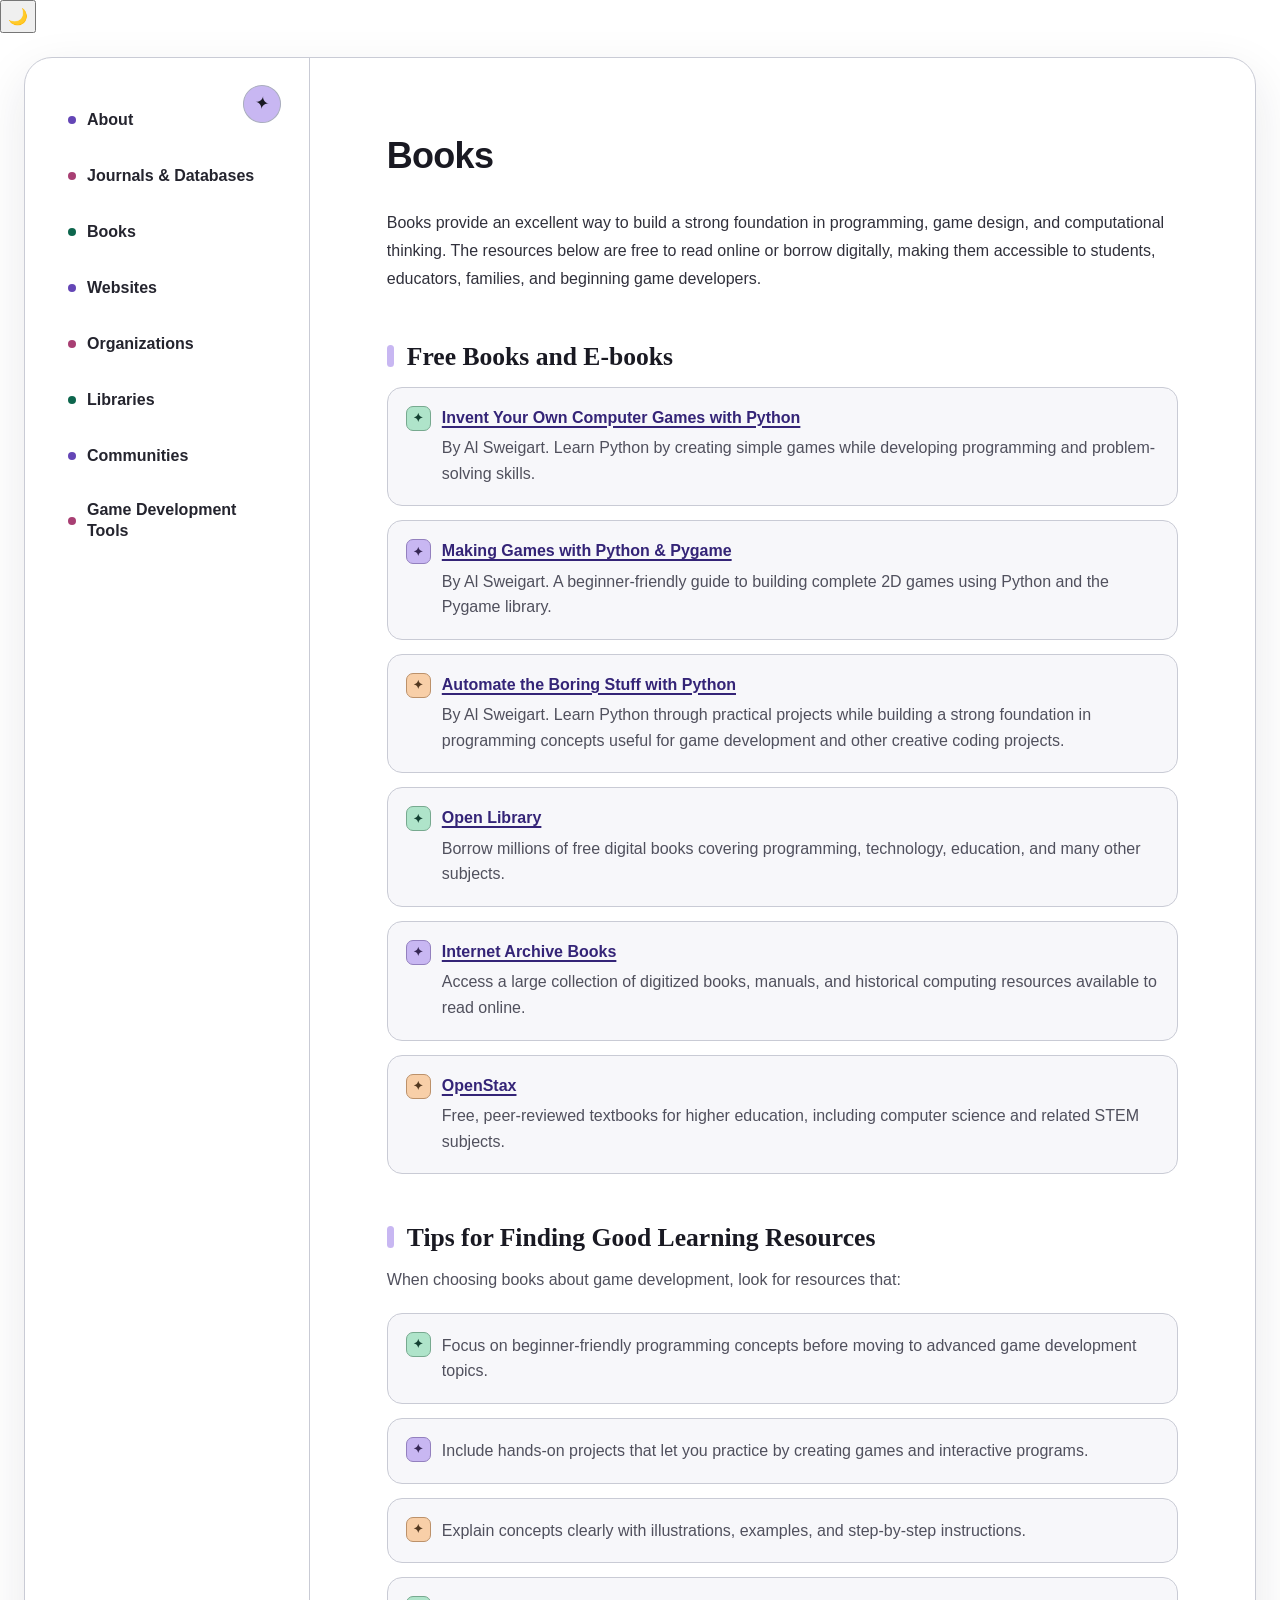
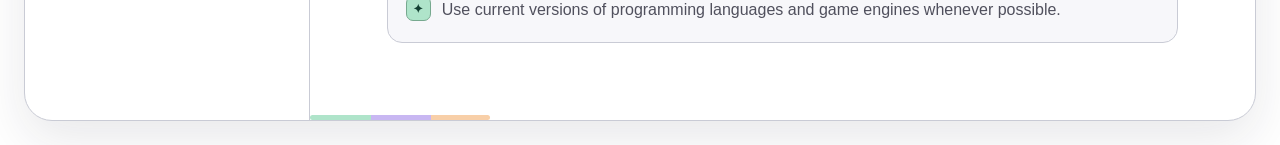
==== commit 7b902003: "Update books.html" ====
--- a/books.html
+++ b/books.html
@@ -6,6 +6,7 @@
     <meta name="viewport" content="width=device-width, initial-scale=1.0">
     <title>Game Development Subject Guide</title>
     <link rel="stylesheet" href="style.css">
+    <script src="index.js" defer></script>
 </head>
 
 <body>
@@ -25,7 +26,6 @@
                     <li><a href="libraries.html">Libraries</a></li>
                     <li><a href="communities.html">Communities</a></li>
                     <li><a href="gamedev.html">Game Development Tools</a></li>
-                    <li><a href="contact.html">Contact</a></li>
                 </ul>
             </nav>
         </div>
@@ -158,6 +158,26 @@
     </section>
 </div>
     </div>
+    <script>
+                        const button = document.getElementById("theme-toggle");
+
+if (localStorage.getItem("theme") === "dark") {
+    document.body.classList.add("dark-mode");
+    button.textContent = "☀️";
+}
+
+button.addEventListener("click", () => {
+    document.body.classList.toggle("dark-mode");
+
+    if (document.body.classList.contains("dark-mode")) {
+        localStorage.setItem("theme", "dark");
+        button.textContent = "☀️";
+    } else {
+        localStorage.setItem("theme", "light");
+        button.textContent = "🌙";
+    }
+});
+    </script>
 </body>
 
 </html>
--- a/style.css
+++ b/style.css
@@ -901,6 +901,7 @@
 
 /* Normal reading text */
 body.dark-mode p,
+body.dark-mode ul,
 body.dark-mode li {
     color: #f2f4f8;
 }
@@ -936,3 +937,30 @@
 body.dark-mode .right a:hover {
     color: #ffffff;
 }
+body.dark-mode p,
+body.dark-mode li,
+body.dark-mode ul li,
+body.dark-mode ol li {
+    color: #f2f4f8;
+}
+
+body.dark-mode .resource-list li {
+    color: #f2f4f8;
+}
+
+body.dark-mode .resource-list span,
+body.dark-mode .section-introduction {
+    color: #d8dce5;
+}
+body.dark-mode {
+    --body-text: #f2f4f8;
+    --muted-ink: #d8dce5;
+    --ink: #ffffff;
+
+    --card-background: #2d313b;
+    --line: #4f5562;
+    --sidebar-background: #2b303b;
+
+    background: #1b1d22;
+    color: var(--body-text);
+}
